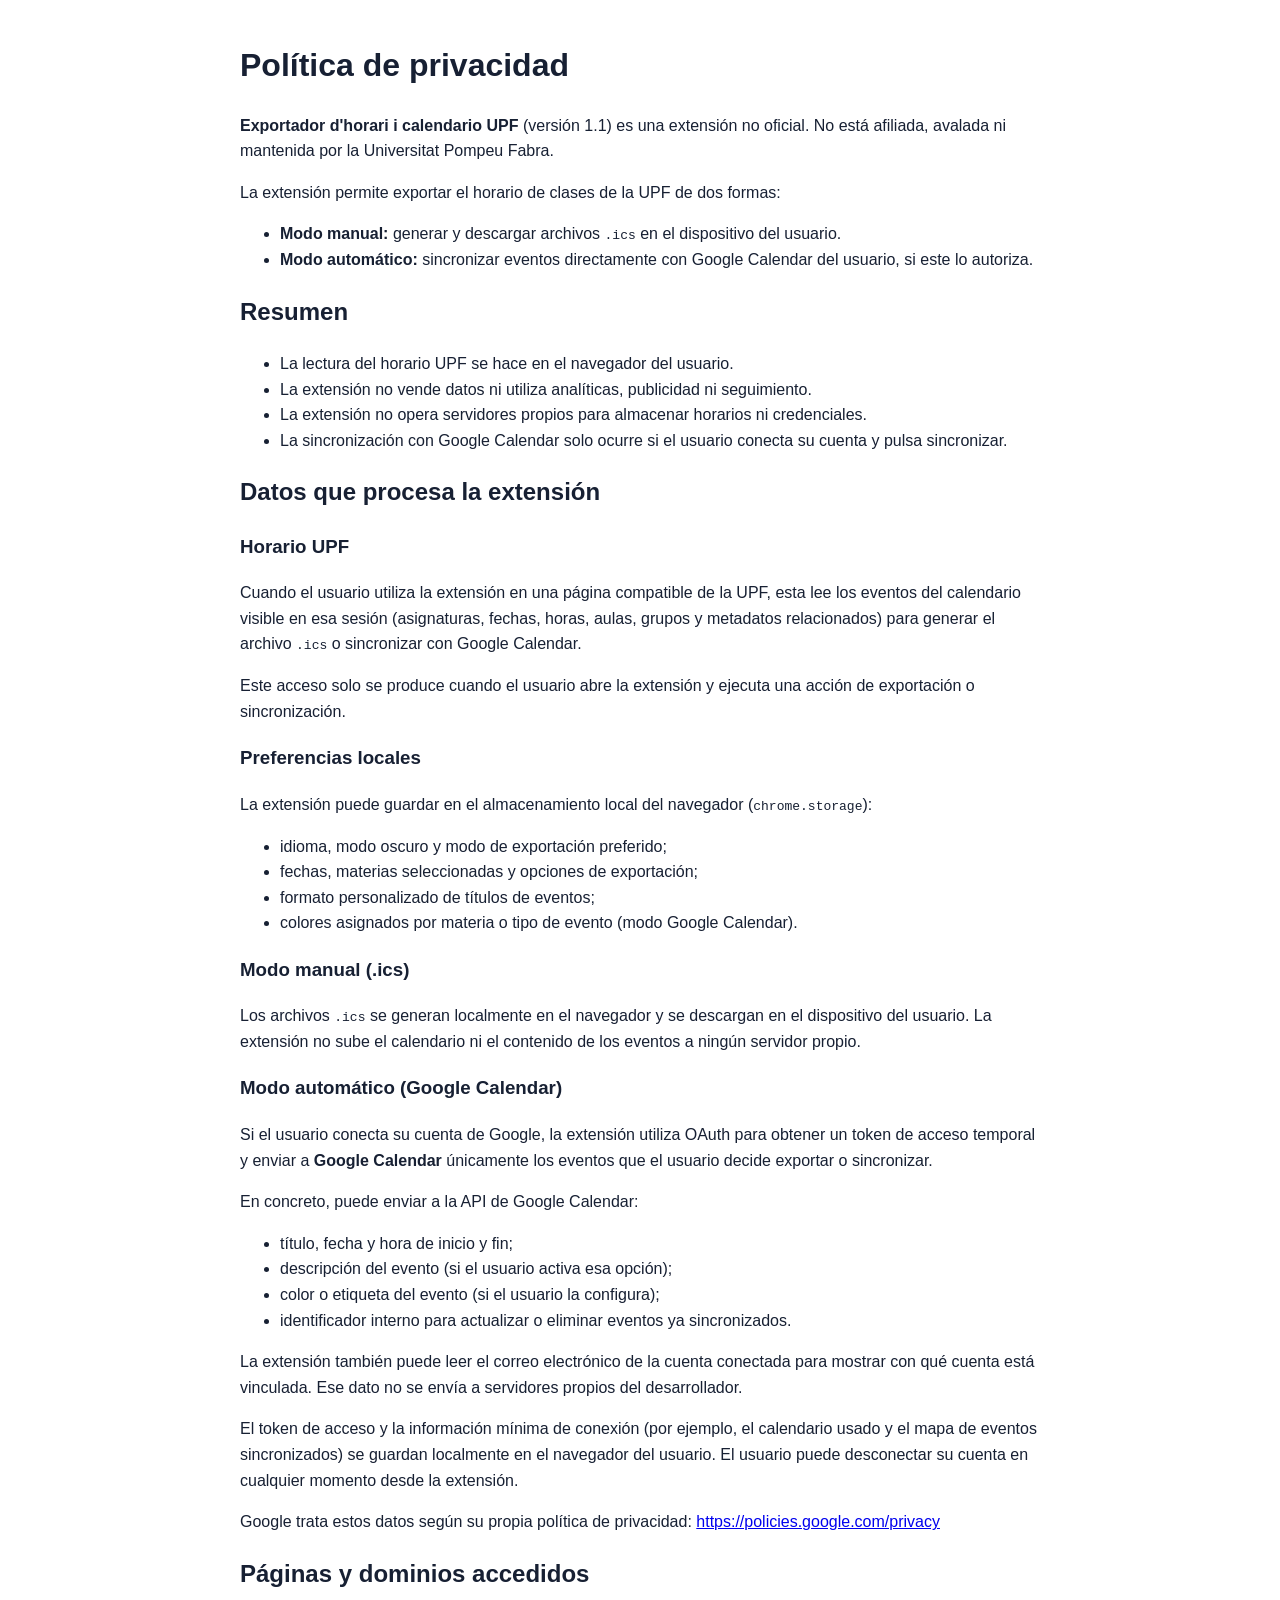
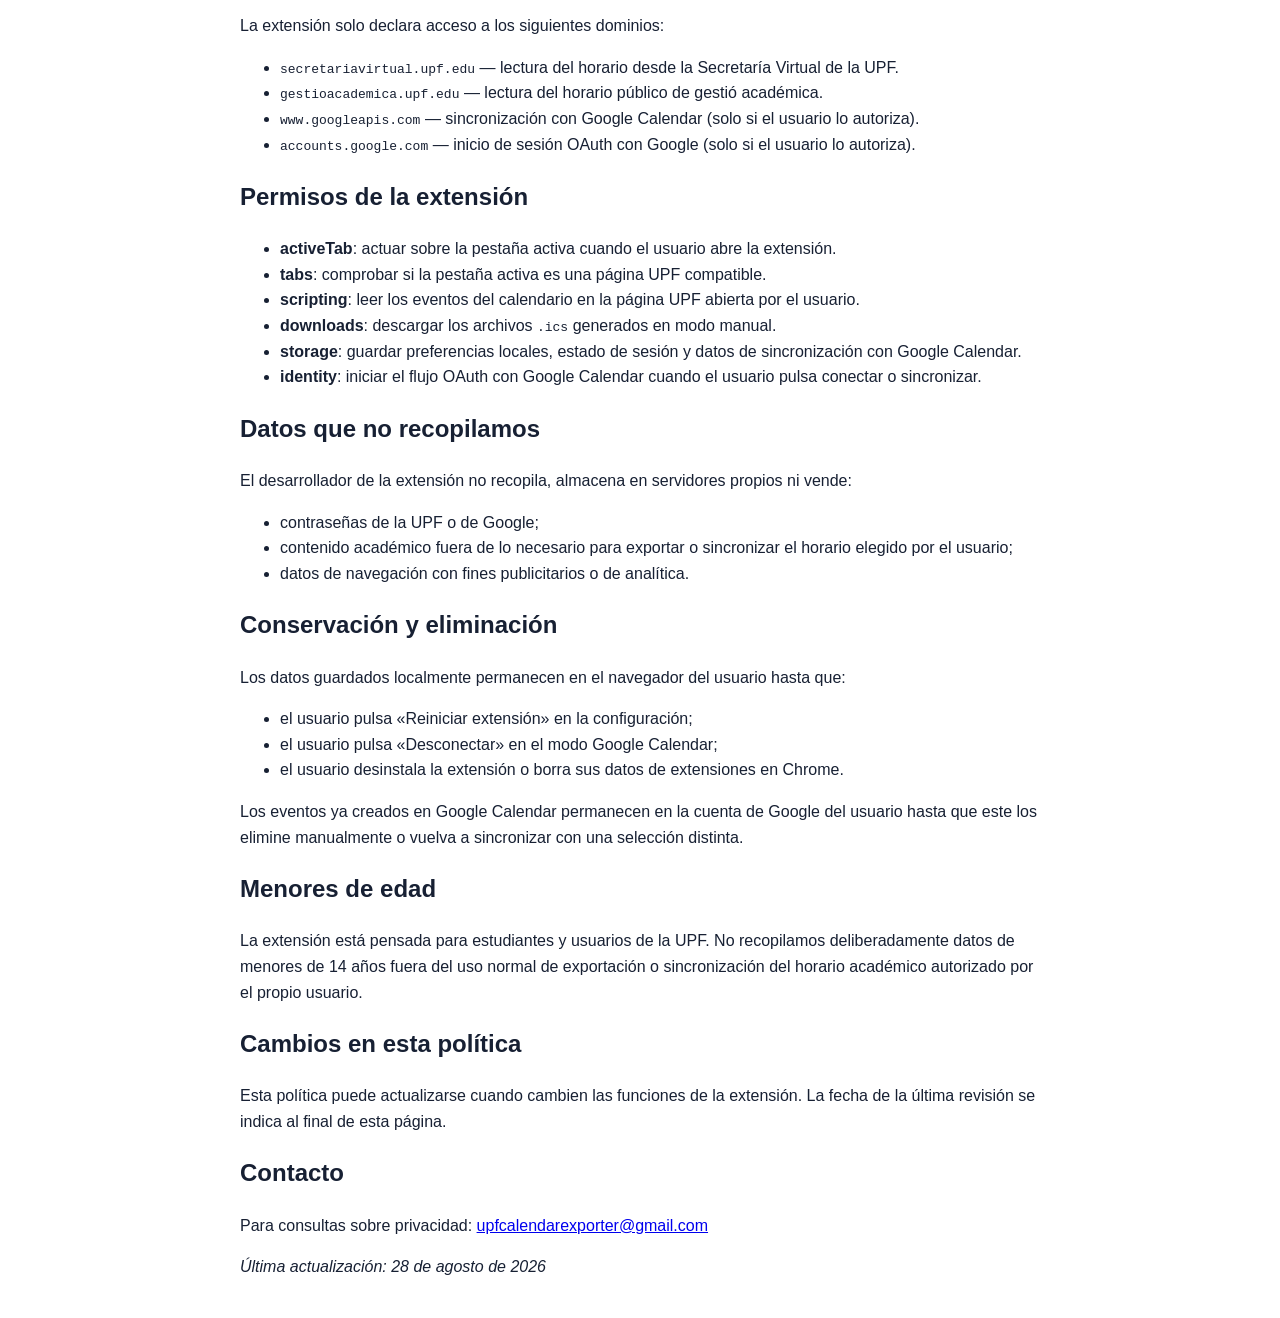
==== index.html @ fc43257d "1.1.0" ====
<!doctype html>
<html lang="es">
<head>
  <meta charset="utf-8">
  <meta name="viewport" content="width=device-width, initial-scale=1">
  <title>Política de privacidad - Exportador d'horari i calendari UPF</title>
</head>
<body style="font-family: Arial, sans-serif; max-width: 800px; margin: 40px auto; line-height: 1.6; padding: 0 20px; color: #172033;">
  <h1>Política de privacidad</h1>

  <p><strong>Exportador d'horari i calendario UPF</strong> (versión 1.1) es una extensión no oficial. No está afiliada, avalada ni mantenida por la Universitat Pompeu Fabra.</p>

  <p>La extensión permite exportar el horario de clases de la UPF de dos formas:</p>
  <ul>
    <li><strong>Modo manual:</strong> generar y descargar archivos <code>.ics</code> en el dispositivo del usuario.</li>
    <li><strong>Modo automático:</strong> sincronizar eventos directamente con Google Calendar del usuario, si este lo autoriza.</li>
  </ul>

  <h2>Resumen</h2>
  <ul>
    <li>La lectura del horario UPF se hace en el navegador del usuario.</li>
    <li>La extensión no vende datos ni utiliza analíticas, publicidad ni seguimiento.</li>
    <li>La extensión no opera servidores propios para almacenar horarios ni credenciales.</li>
    <li>La sincronización con Google Calendar solo ocurre si el usuario conecta su cuenta y pulsa sincronizar.</li>
  </ul>

  <h2>Datos que procesa la extensión</h2>

  <h3>Horario UPF</h3>
  <p>Cuando el usuario utiliza la extensión en una página compatible de la UPF, esta lee los eventos del calendario visible en esa sesión (asignaturas, fechas, horas, aulas, grupos y metadatos relacionados) para generar el archivo <code>.ics</code> o sincronizar con Google Calendar.</p>
  <p>Este acceso solo se produce cuando el usuario abre la extensión y ejecuta una acción de exportación o sincronización.</p>

  <h3>Preferencias locales</h3>
  <p>La extensión puede guardar en el almacenamiento local del navegador (<code>chrome.storage</code>):</p>
  <ul>
    <li>idioma, modo oscuro y modo de exportación preferido;</li>
    <li>fechas, materias seleccionadas y opciones de exportación;</li>
    <li>formato personalizado de títulos de eventos;</li>
    <li>colores asignados por materia o tipo de evento (modo Google Calendar).</li>
  </ul>

  <h3>Modo manual (.ics)</h3>
  <p>Los archivos <code>.ics</code> se generan localmente en el navegador y se descargan en el dispositivo del usuario. La extensión no sube el calendario ni el contenido de los eventos a ningún servidor propio.</p>

  <h3>Modo automático (Google Calendar)</h3>
  <p>Si el usuario conecta su cuenta de Google, la extensión utiliza OAuth para obtener un token de acceso temporal y enviar a <strong>Google Calendar</strong> únicamente los eventos que el usuario decide exportar o sincronizar.</p>
  <p>En concreto, puede enviar a la API de Google Calendar:</p>
  <ul>
    <li>título, fecha y hora de inicio y fin;</li>
    <li>descripción del evento (si el usuario activa esa opción);</li>
    <li>color o etiqueta del evento (si el usuario la configura);</li>
    <li>identificador interno para actualizar o eliminar eventos ya sincronizados.</li>
  </ul>
  <p>La extensión también puede leer el correo electrónico de la cuenta conectada para mostrar con qué cuenta está vinculada. Ese dato no se envía a servidores propios del desarrollador.</p>
  <p>El token de acceso y la información mínima de conexión (por ejemplo, el calendario usado y el mapa de eventos sincronizados) se guardan localmente en el navegador del usuario. El usuario puede desconectar su cuenta en cualquier momento desde la extensión.</p>
  <p>Google trata estos datos según su propia política de privacidad: <a href="https://policies.google.com/privacy">https://policies.google.com/privacy</a></p>

  <h2>Páginas y dominios accedidos</h2>
  <p>La extensión solo declara acceso a los siguientes dominios:</p>
  <ul>
    <li><code>secretariavirtual.upf.edu</code> — lectura del horario desde la Secretaría Virtual de la UPF.</li>
    <li><code>gestioacademica.upf.edu</code> — lectura del horario público de gestió académica.</li>
    <li><code>www.googleapis.com</code> — sincronización con Google Calendar (solo si el usuario lo autoriza).</li>
    <li><code>accounts.google.com</code> — inicio de sesión OAuth con Google (solo si el usuario lo autoriza).</li>
  </ul>

  <h2>Permisos de la extensión</h2>
  <ul>
    <li><strong>activeTab</strong>: actuar sobre la pestaña activa cuando el usuario abre la extensión.</li>
    <li><strong>tabs</strong>: comprobar si la pestaña activa es una página UPF compatible.</li>
    <li><strong>scripting</strong>: leer los eventos del calendario en la página UPF abierta por el usuario.</li>
    <li><strong>downloads</strong>: descargar los archivos <code>.ics</code> generados en modo manual.</li>
    <li><strong>storage</strong>: guardar preferencias locales, estado de sesión y datos de sincronización con Google Calendar.</li>
    <li><strong>identity</strong>: iniciar el flujo OAuth con Google Calendar cuando el usuario pulsa conectar o sincronizar.</li>
  </ul>

  <h2>Datos que no recopilamos</h2>
  <p>El desarrollador de la extensión no recopila, almacena en servidores propios ni vende:</p>
  <ul>
    <li>contraseñas de la UPF o de Google;</li>
    <li>contenido académico fuera de lo necesario para exportar o sincronizar el horario elegido por el usuario;</li>
    <li>datos de navegación con fines publicitarios o de analítica.</li>
  </ul>

  <h2>Conservación y eliminación</h2>
  <p>Los datos guardados localmente permanecen en el navegador del usuario hasta que:</p>
  <ul>
    <li>el usuario pulsa «Reiniciar extensión» en la configuración;</li>
    <li>el usuario pulsa «Desconectar» en el modo Google Calendar;</li>
    <li>el usuario desinstala la extensión o borra sus datos de extensiones en Chrome.</li>
  </ul>
  <p>Los eventos ya creados en Google Calendar permanecen en la cuenta de Google del usuario hasta que este los elimine manualmente o vuelva a sincronizar con una selección distinta.</p>

  <h2>Menores de edad</h2>
  <p>La extensión está pensada para estudiantes y usuarios de la UPF. No recopilamos deliberadamente datos de menores de 14 años fuera del uso normal de exportación o sincronización del horario académico autorizado por el propio usuario.</p>

  <h2>Cambios en esta política</h2>
  <p>Esta política puede actualizarse cuando cambien las funciones de la extensión. La fecha de la última revisión se indica al final de esta página.</p>

  <h2>Contacto</h2>
  <p>Para consultas sobre privacidad: <a href="mailto:upfcalendarexporter@gmail.com">upfcalendarexporter@gmail.com</a></p>

  <p><em>Última actualización: 28 de agosto de 2026</em></p>
</body>
</html>
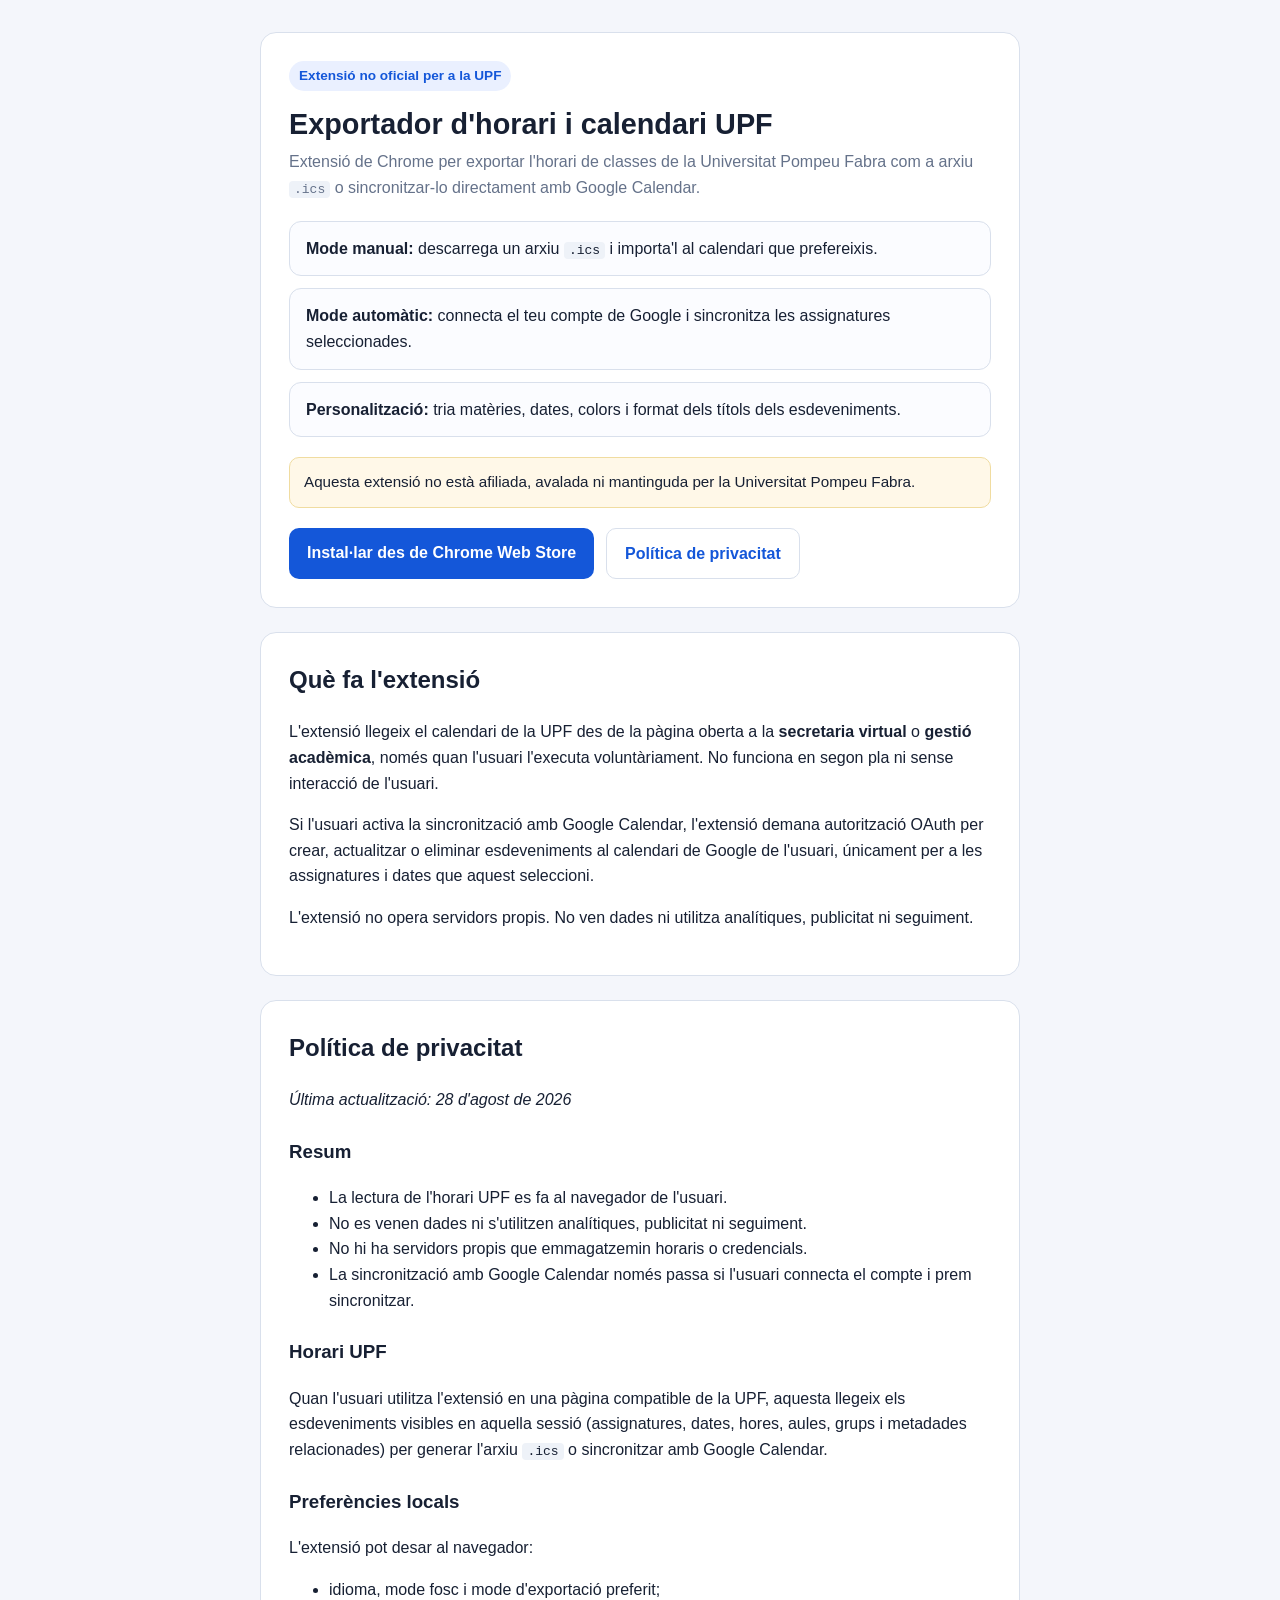
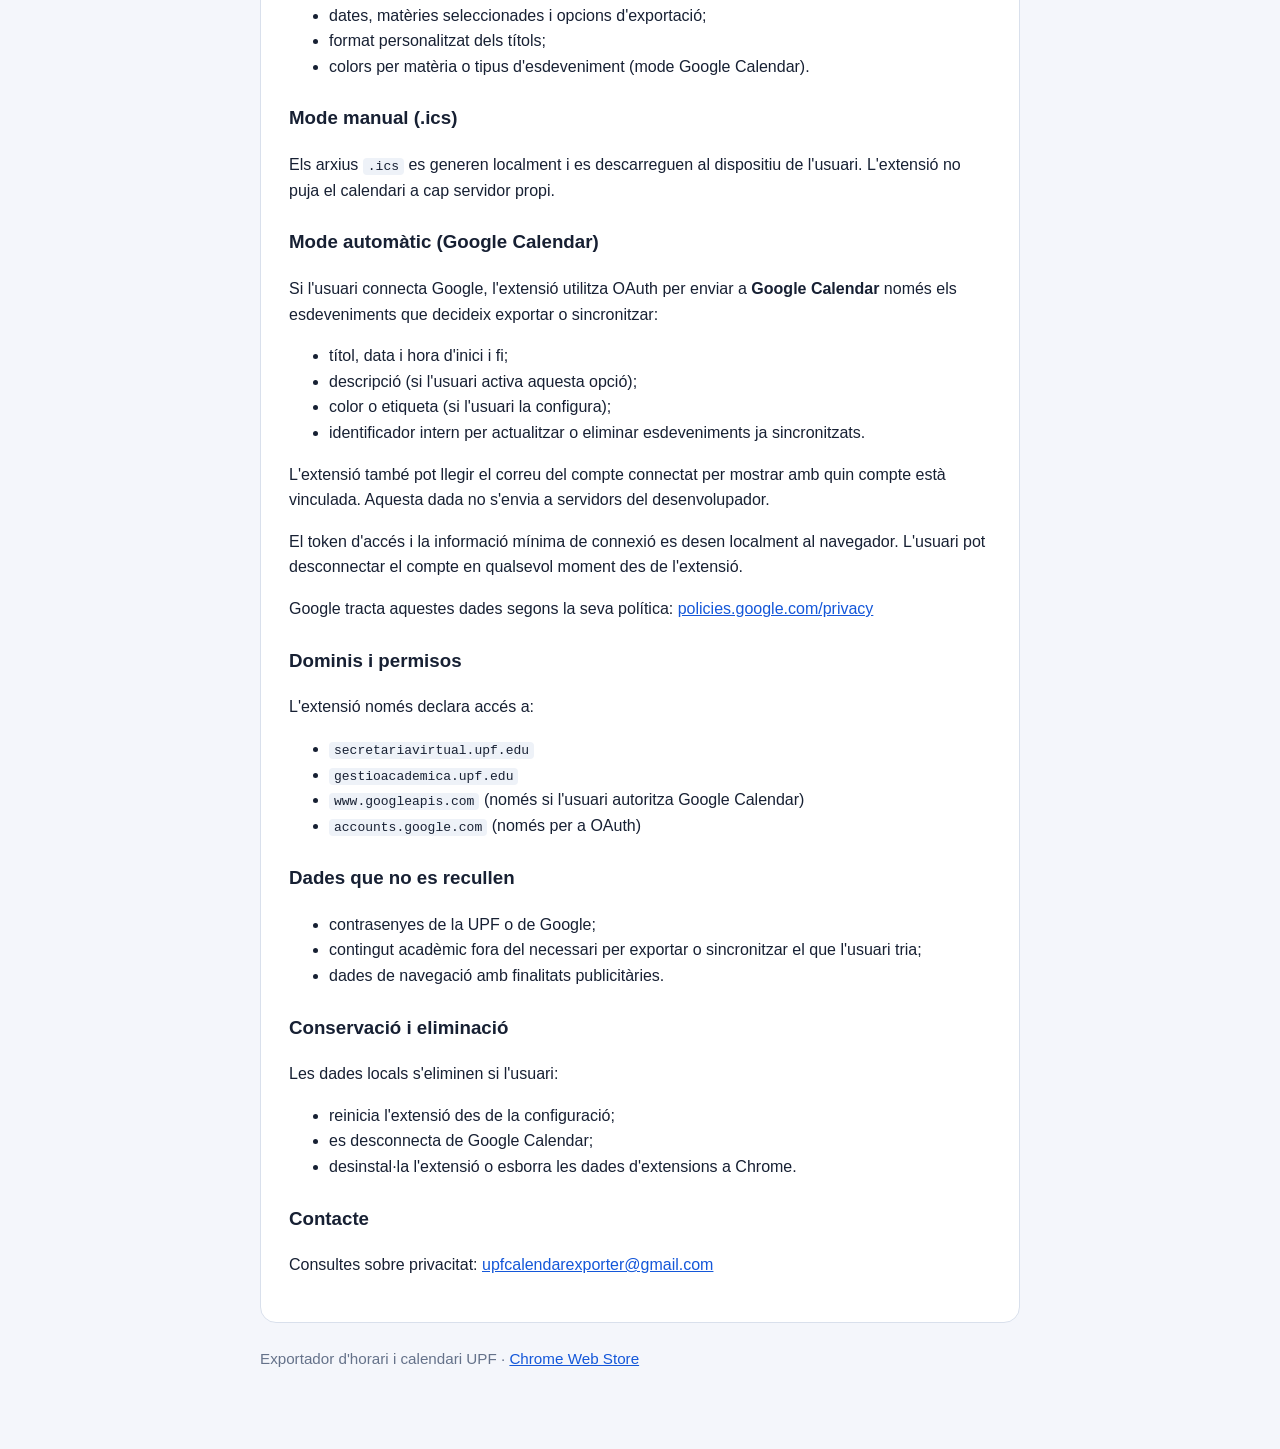
==== commit 8c6e8267: "1.1.0" ====
--- a/index.html
+++ b/index.html
@@ -1,105 +1,284 @@
-<!doctype html>
-<html lang="es">
-<head>
-  <meta charset="utf-8">
-  <meta name="viewport" content="width=device-width, initial-scale=1">
-  <title>Política de privacidad - Exportador d'horari i calendari UPF</title>
-</head>
-<body style="font-family: Arial, sans-serif; max-width: 800px; margin: 40px auto; line-height: 1.6; padding: 0 20px; color: #172033;">
-  <h1>Política de privacidad</h1>
-
-  <p><strong>Exportador d'horari i calendario UPF</strong> (versión 1.1) es una extensión no oficial. No está afiliada, avalada ni mantenida por la Universitat Pompeu Fabra.</p>
-
-  <p>La extensión permite exportar el horario de clases de la UPF de dos formas:</p>
-  <ul>
-    <li><strong>Modo manual:</strong> generar y descargar archivos <code>.ics</code> en el dispositivo del usuario.</li>
-    <li><strong>Modo automático:</strong> sincronizar eventos directamente con Google Calendar del usuario, si este lo autoriza.</li>
-  </ul>
-
-  <h2>Resumen</h2>
-  <ul>
-    <li>La lectura del horario UPF se hace en el navegador del usuario.</li>
-    <li>La extensión no vende datos ni utiliza analíticas, publicidad ni seguimiento.</li>
-    <li>La extensión no opera servidores propios para almacenar horarios ni credenciales.</li>
-    <li>La sincronización con Google Calendar solo ocurre si el usuario conecta su cuenta y pulsa sincronizar.</li>
-  </ul>
-
-  <h2>Datos que procesa la extensión</h2>
-
-  <h3>Horario UPF</h3>
-  <p>Cuando el usuario utiliza la extensión en una página compatible de la UPF, esta lee los eventos del calendario visible en esa sesión (asignaturas, fechas, horas, aulas, grupos y metadatos relacionados) para generar el archivo <code>.ics</code> o sincronizar con Google Calendar.</p>
-  <p>Este acceso solo se produce cuando el usuario abre la extensión y ejecuta una acción de exportación o sincronización.</p>
-
-  <h3>Preferencias locales</h3>
-  <p>La extensión puede guardar en el almacenamiento local del navegador (<code>chrome.storage</code>):</p>
-  <ul>
-    <li>idioma, modo oscuro y modo de exportación preferido;</li>
-    <li>fechas, materias seleccionadas y opciones de exportación;</li>
-    <li>formato personalizado de títulos de eventos;</li>
-    <li>colores asignados por materia o tipo de evento (modo Google Calendar).</li>
-  </ul>
-
-  <h3>Modo manual (.ics)</h3>
-  <p>Los archivos <code>.ics</code> se generan localmente en el navegador y se descargan en el dispositivo del usuario. La extensión no sube el calendario ni el contenido de los eventos a ningún servidor propio.</p>
-
-  <h3>Modo automático (Google Calendar)</h3>
-  <p>Si el usuario conecta su cuenta de Google, la extensión utiliza OAuth para obtener un token de acceso temporal y enviar a <strong>Google Calendar</strong> únicamente los eventos que el usuario decide exportar o sincronizar.</p>
-  <p>En concreto, puede enviar a la API de Google Calendar:</p>
-  <ul>
-    <li>título, fecha y hora de inicio y fin;</li>
-    <li>descripción del evento (si el usuario activa esa opción);</li>
-    <li>color o etiqueta del evento (si el usuario la configura);</li>
-    <li>identificador interno para actualizar o eliminar eventos ya sincronizados.</li>
-  </ul>
-  <p>La extensión también puede leer el correo electrónico de la cuenta conectada para mostrar con qué cuenta está vinculada. Ese dato no se envía a servidores propios del desarrollador.</p>
-  <p>El token de acceso y la información mínima de conexión (por ejemplo, el calendario usado y el mapa de eventos sincronizados) se guardan localmente en el navegador del usuario. El usuario puede desconectar su cuenta en cualquier momento desde la extensión.</p>
-  <p>Google trata estos datos según su propia política de privacidad: <a href="https://policies.google.com/privacy">https://policies.google.com/privacy</a></p>
-
-  <h2>Páginas y dominios accedidos</h2>
-  <p>La extensión solo declara acceso a los siguientes dominios:</p>
-  <ul>
-    <li><code>secretariavirtual.upf.edu</code> — lectura del horario desde la Secretaría Virtual de la UPF.</li>
-    <li><code>gestioacademica.upf.edu</code> — lectura del horario público de gestió académica.</li>
-    <li><code>www.googleapis.com</code> — sincronización con Google Calendar (solo si el usuario lo autoriza).</li>
-    <li><code>accounts.google.com</code> — inicio de sesión OAuth con Google (solo si el usuario lo autoriza).</li>
-  </ul>
-
-  <h2>Permisos de la extensión</h2>
-  <ul>
-    <li><strong>activeTab</strong>: actuar sobre la pestaña activa cuando el usuario abre la extensión.</li>
-    <li><strong>tabs</strong>: comprobar si la pestaña activa es una página UPF compatible.</li>
-    <li><strong>scripting</strong>: leer los eventos del calendario en la página UPF abierta por el usuario.</li>
-    <li><strong>downloads</strong>: descargar los archivos <code>.ics</code> generados en modo manual.</li>
-    <li><strong>storage</strong>: guardar preferencias locales, estado de sesión y datos de sincronización con Google Calendar.</li>
-    <li><strong>identity</strong>: iniciar el flujo OAuth con Google Calendar cuando el usuario pulsa conectar o sincronizar.</li>
-  </ul>
-
-  <h2>Datos que no recopilamos</h2>
-  <p>El desarrollador de la extensión no recopila, almacena en servidores propios ni vende:</p>
-  <ul>
-    <li>contraseñas de la UPF o de Google;</li>
-    <li>contenido académico fuera de lo necesario para exportar o sincronizar el horario elegido por el usuario;</li>
-    <li>datos de navegación con fines publicitarios o de analítica.</li>
-  </ul>
-
-  <h2>Conservación y eliminación</h2>
-  <p>Los datos guardados localmente permanecen en el navegador del usuario hasta que:</p>
-  <ul>
-    <li>el usuario pulsa «Reiniciar extensión» en la configuración;</li>
-    <li>el usuario pulsa «Desconectar» en el modo Google Calendar;</li>
-    <li>el usuario desinstala la extensión o borra sus datos de extensiones en Chrome.</li>
-  </ul>
-  <p>Los eventos ya creados en Google Calendar permanecen en la cuenta de Google del usuario hasta que este los elimine manualmente o vuelva a sincronizar con una selección distinta.</p>
-
-  <h2>Menores de edad</h2>
-  <p>La extensión está pensada para estudiantes y usuarios de la UPF. No recopilamos deliberadamente datos de menores de 14 años fuera del uso normal de exportación o sincronización del horario académico autorizado por el propio usuario.</p>
-
-  <h2>Cambios en esta política</h2>
-  <p>Esta política puede actualizarse cuando cambien las funciones de la extensión. La fecha de la última revisión se indica al final de esta página.</p>
-
-  <h2>Contacto</h2>
-  <p>Para consultas sobre privacidad: <a href="mailto:upfcalendarexporter@gmail.com">upfcalendarexporter@gmail.com</a></p>
-
-  <p><em>Última actualización: 28 de agosto de 2026</em></p>
-</body>
-</html>
+<!doctype html>
+<html lang="ca">
+<head>
+  <meta charset="utf-8">
+  <meta name="viewport" content="width=device-width, initial-scale=1">
+  <title>Exportador d'horari i calendari UPF</title>
+  <style>
+    :root {
+      --bg: #f4f6fb;
+      --card: #ffffff;
+      --text: #172033;
+      --muted: #65728a;
+      --primary: #1457d9;
+      --border: #d9e0ec;
+    }
+
+    * { box-sizing: border-box; }
+
+    body {
+      margin: 0;
+      font-family: Arial, sans-serif;
+      line-height: 1.6;
+      color: var(--text);
+      background: var(--bg);
+    }
+
+    .wrap {
+      max-width: 800px;
+      margin: 0 auto;
+      padding: 32px 20px 64px;
+    }
+
+    .hero {
+      background: var(--card);
+      border: 1px solid var(--border);
+      border-radius: 16px;
+      padding: 28px;
+      margin-bottom: 24px;
+    }
+
+    h1 {
+      margin: 0 0 8px;
+      font-size: 1.8rem;
+      line-height: 1.2;
+    }
+
+    .subtitle {
+      margin: 0 0 20px;
+      color: var(--muted);
+    }
+
+    .badge {
+      display: inline-block;
+      margin-bottom: 16px;
+      padding: 4px 10px;
+      border-radius: 999px;
+      background: #eaf0ff;
+      color: var(--primary);
+      font-size: 0.85rem;
+      font-weight: 700;
+    }
+
+    .actions {
+      display: flex;
+      flex-wrap: wrap;
+      gap: 12px;
+      margin-top: 20px;
+    }
+
+    .btn {
+      display: inline-block;
+      padding: 12px 18px;
+      border-radius: 10px;
+      text-decoration: none;
+      font-weight: 700;
+    }
+
+    .btn-primary {
+      background: var(--primary);
+      color: #fff;
+    }
+
+    .btn-secondary {
+      background: #fff;
+      color: var(--primary);
+      border: 1px solid var(--border);
+    }
+
+    .features {
+      display: grid;
+      gap: 12px;
+      margin: 20px 0 0;
+      padding: 0;
+      list-style: none;
+    }
+
+    .features li {
+      background: #fbfcff;
+      border: 1px solid var(--border);
+      border-radius: 12px;
+      padding: 14px 16px;
+    }
+
+    .section {
+      background: var(--card);
+      border: 1px solid var(--border);
+      border-radius: 16px;
+      padding: 28px;
+      margin-bottom: 24px;
+    }
+
+    .section h2 {
+      margin-top: 0;
+    }
+
+    .section h3 {
+      margin-top: 24px;
+    }
+
+    .notice {
+      padding: 12px 14px;
+      border-radius: 10px;
+      background: #fff8e8;
+      border: 1px solid #f0dca0;
+      font-size: 0.95rem;
+    }
+
+    .footer {
+      color: var(--muted);
+      font-size: 0.95rem;
+    }
+
+    a { color: var(--primary); }
+
+    code {
+      background: #eef2f8;
+      padding: 1px 5px;
+      border-radius: 4px;
+    }
+  </style>
+</head>
+<body>
+  <div class="wrap">
+    <section class="hero">
+      <span class="badge">Extensió no oficial per a la UPF</span>
+      <h1>Exportador d'horari i calendari UPF</h1>
+      <p class="subtitle">
+        Extensió de Chrome per exportar l'horari de classes de la Universitat Pompeu Fabra
+        com a arxiu <code>.ics</code> o sincronitzar-lo directament amb Google Calendar.
+      </p>
+
+      <ul class="features">
+        <li><strong>Mode manual:</strong> descarrega un arxiu <code>.ics</code> i importa'l al calendari que prefereixis.</li>
+        <li><strong>Mode automàtic:</strong> connecta el teu compte de Google i sincronitza les assignatures seleccionades.</li>
+        <li><strong>Personalització:</strong> tria matèries, dates, colors i format dels títols dels esdeveniments.</li>
+      </ul>
+
+      <p class="notice" style="margin-top: 20px;">
+        Aquesta extensió no està afiliada, avalada ni mantinguda per la Universitat Pompeu Fabra.
+      </p>
+
+      <div class="actions">
+        <a class="btn btn-primary" href="https://chromewebstore.google.com/detail/ijndcdclgmgbmdmcppklikbmdgbapaig" target="_blank" rel="noopener noreferrer">
+          Instal·lar des de Chrome Web Store
+        </a>
+        <a class="btn btn-secondary" href="#privacidad">
+          Política de privacitat
+        </a>
+      </div>
+    </section>
+
+    <section class="section">
+      <h2>Què fa l'extensió</h2>
+      <p>
+        L'extensió llegeix el calendari de la UPF des de la pàgina oberta a la
+        <strong>secretaria virtual</strong> o <strong>gestió acadèmica</strong>, només quan l'usuari
+        l'executa voluntàriament. No funciona en segon pla ni sense interacció de l'usuari.
+      </p>
+      <p>
+        Si l'usuari activa la sincronització amb Google Calendar, l'extensió demana autorització OAuth
+        per crear, actualitzar o eliminar esdeveniments al calendari de Google de l'usuari, únicament
+        per a les assignatures i dates que aquest seleccioni.
+      </p>
+      <p>
+        L'extensió no opera servidors propis. No ven dades ni utilitza analítiques, publicitat ni seguiment.
+      </p>
+    </section>
+
+    <section class="section" id="privacidad">
+      <h2>Política de privacitat</h2>
+      <p><em>Última actualització: 28 d'agost de 2026</em></p>
+
+      <h3>Resum</h3>
+      <ul>
+        <li>La lectura de l'horari UPF es fa al navegador de l'usuari.</li>
+        <li>No es venen dades ni s'utilitzen analítiques, publicitat ni seguiment.</li>
+        <li>No hi ha servidors propis que emmagatzemin horaris o credencials.</li>
+        <li>La sincronització amb Google Calendar només passa si l'usuari connecta el compte i prem sincronitzar.</li>
+      </ul>
+
+      <h3>Horari UPF</h3>
+      <p>
+        Quan l'usuari utilitza l'extensió en una pàgina compatible de la UPF, aquesta llegeix els
+        esdeveniments visibles en aquella sessió (assignatures, dates, hores, aules, grups i metadades
+        relacionades) per generar l'arxiu <code>.ics</code> o sincronitzar amb Google Calendar.
+      </p>
+
+      <h3>Preferències locals</h3>
+      <p>L'extensió pot desar al navegador:</p>
+      <ul>
+        <li>idioma, mode fosc i mode d'exportació preferit;</li>
+        <li>dates, matèries seleccionades i opcions d'exportació;</li>
+        <li>format personalitzat dels títols;</li>
+        <li>colors per matèria o tipus d'esdeveniment (mode Google Calendar).</li>
+      </ul>
+
+      <h3>Mode manual (.ics)</h3>
+      <p>
+        Els arxius <code>.ics</code> es generen localment i es descarreguen al dispositiu de l'usuari.
+        L'extensió no puja el calendari a cap servidor propi.
+      </p>
+
+      <h3>Mode automàtic (Google Calendar)</h3>
+      <p>
+        Si l'usuari connecta Google, l'extensió utilitza OAuth per enviar a
+        <strong>Google Calendar</strong> només els esdeveniments que decideix exportar o sincronitzar:
+      </p>
+      <ul>
+        <li>títol, data i hora d'inici i fi;</li>
+        <li>descripció (si l'usuari activa aquesta opció);</li>
+        <li>color o etiqueta (si l'usuari la configura);</li>
+        <li>identificador intern per actualitzar o eliminar esdeveniments ja sincronitzats.</li>
+      </ul>
+      <p>
+        L'extensió també pot llegir el correu del compte connectat per mostrar amb quin compte està
+        vinculada. Aquesta dada no s'envia a servidors del desenvolupador.
+      </p>
+      <p>
+        El token d'accés i la informació mínima de connexió es desen localment al navegador.
+        L'usuari pot desconnectar el compte en qualsevol moment des de l'extensió.
+      </p>
+      <p>
+        Google tracta aquestes dades segons la seva política:
+        <a href="https://policies.google.com/privacy" target="_blank" rel="noopener noreferrer">policies.google.com/privacy</a>
+      </p>
+
+      <h3>Dominis i permisos</h3>
+      <p>L'extensió només declara accés a:</p>
+      <ul>
+        <li><code>secretariavirtual.upf.edu</code></li>
+        <li><code>gestioacademica.upf.edu</code></li>
+        <li><code>www.googleapis.com</code> (només si l'usuari autoritza Google Calendar)</li>
+        <li><code>accounts.google.com</code> (només per a OAuth)</li>
+      </ul>
+
+      <h3>Dades que no es recullen</h3>
+      <ul>
+        <li>contrasenyes de la UPF o de Google;</li>
+        <li>contingut acadèmic fora del necessari per exportar o sincronitzar el que l'usuari tria;</li>
+        <li>dades de navegació amb finalitats publicitàries.</li>
+      </ul>
+
+      <h3>Conservació i eliminació</h3>
+      <p>Les dades locals s'eliminen si l'usuari:</p>
+      <ul>
+        <li>reinicia l'extensió des de la configuració;</li>
+        <li>es desconnecta de Google Calendar;</li>
+        <li>desinstal·la l'extensió o esborra les dades d'extensions a Chrome.</li>
+      </ul>
+
+      <h3>Contacte</h3>
+      <p>
+        Consultes sobre privacitat:
+        <a href="mailto:upfcalendarexporter@gmail.com">upfcalendarexporter@gmail.com</a>
+      </p>
+    </section>
+
+    <p class="footer">
+      Exportador d'horari i calendari UPF ·
+      <a href="https://chromewebstore.google.com/detail/ijndcdclgmgbmdmcppklikbmdgbapaig" target="_blank" rel="noopener noreferrer">Chrome Web Store</a>
+    </p>
+  </div>
+</body>
+</html>
